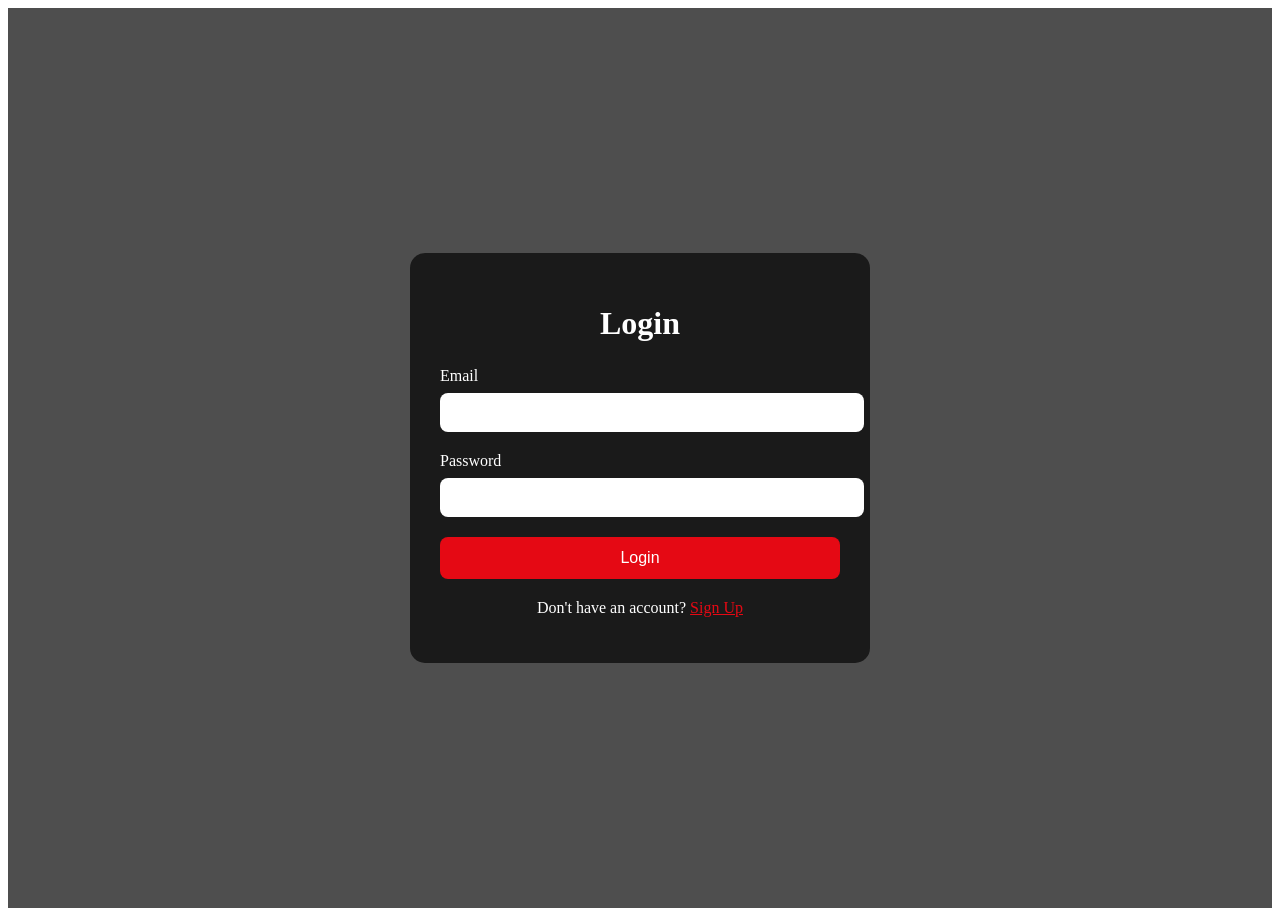
==== frontend/login.html @ b2781961 "Add files via upload" ====
<!DOCTYPE html>
<html lang="en">
<head>
    <meta charset="UTF-8">
    <meta name="viewport"
          content="width=device-width,
                   initial-scale=1.0">

    <title>Login | CineVerse</title>

    <link rel="stylesheet"
          href="./signupstyle.css">
</head>
<body>

<div class="auth-container">

    <div class="auth-card">

        <h1>Login</h1>

        <form id="loginForm">

            <div class="input-group">
                <label>Email</label>

                <input
                type="email"
                id="email"
                required>
            </div>

            <div class="input-group">
                <label>Password</label>

                <input
                type="password"
                id="password"
                required>
            </div>

            <button type="submit">
                Login
            </button>

        </form>

        <p>
            Don't have an account?

            <a href="./signup.html">
                Sign Up
            </a>
        </p>

    </div>

</div>



</body>
</html>
---- frontend/signupstyle.css ----
/* Authentication */

.auth-container{
    min-height:100vh;
    display:flex;
    justify-content:center;
    align-items:center;
    background:#4e4e4e;
    color: #ffffff;
}

.auth-card{
    width:400px;
    background:#1a1a1a;
    padding:30px;
    border-radius:15px;
}

.auth-card h1{
    text-align:center;
    margin-bottom:25px;
}

.input-group{
    margin-bottom:20px;
}

.input-group label{
    display:block;
    margin-bottom:8px;
}

.input-group input{
    width:100%;
    padding:12px;
    border:none;
    outline:none;
    border-radius:8px;
}

.auth-card button{
    width:100%;
    padding:12px;
    background:#e50914;
    color:white;
    border:none;
    cursor:pointer;
    border-radius:8px;
    font-size:16px;
}

.auth-card p{
    margin-top:20px;
    text-align:center;
}

.auth-card a{
    color:#e50914;
}
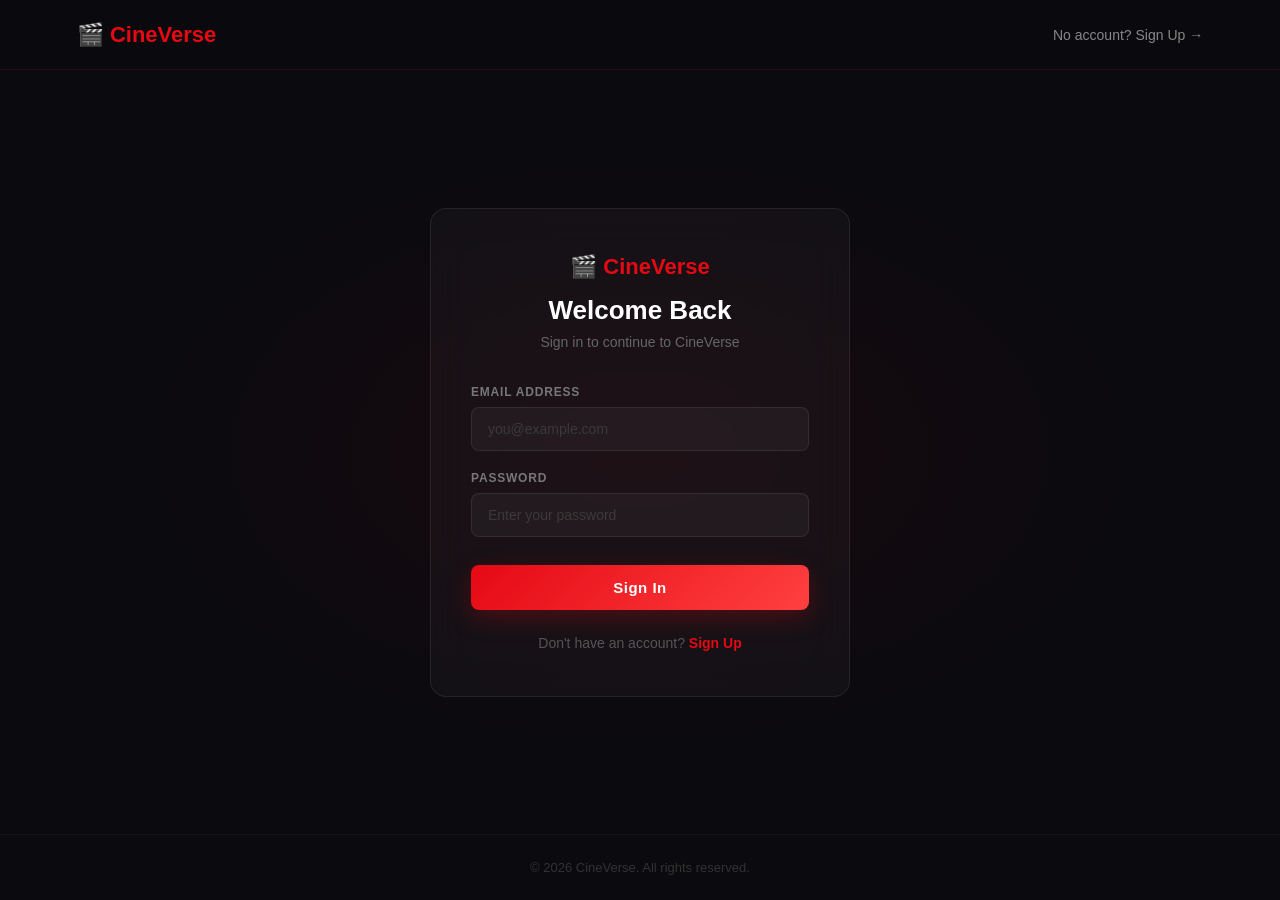
==== commit f3306183: "Add files via upload" ====
--- a/frontend/login.html
+++ b/frontend/login.html
@@ -1,63 +1,48 @@
-<!DOCTYPE html>
-<html lang="en">
-<head>
-    <meta charset="UTF-8">
-    <meta name="viewport"
-          content="width=device-width,
-                   initial-scale=1.0">
-
-    <title>Login | CineVerse</title>
-
-    <link rel="stylesheet"
-          href="./signupstyle.css">
-</head>
-<body>
-
-<div class="auth-container">
-
-    <div class="auth-card">
-
-        <h1>Login</h1>
-
-        <form id="loginForm">
-
-            <div class="input-group">
-                <label>Email</label>
-
-                <input
-                type="email"
-                id="email"
-                required>
-            </div>
-
-            <div class="input-group">
-                <label>Password</label>
-
-                <input
-                type="password"
-                id="password"
-                required>
-            </div>
-
-            <button type="submit">
-                Login
-            </button>
-
-        </form>
-
-        <p>
-            Don't have an account?
-
-            <a href="./signup.html">
-                Sign Up
-            </a>
-        </p>
-
-    </div>
-
-</div>
-
-
-
-</body>
-</html>+<!DOCTYPE html>
+<html lang="en">
+<head>
+    <meta charset="UTF-8">
+    <meta name="viewport" content="width=device-width, initial-scale=1.0">
+    <title>Login | CineVerse</title>
+    <link rel="stylesheet" href="signupstyle.css">
+</head>
+<body>
+
+    <nav class="auth-navbar">
+        <a href="index.html" class="auth-nav-logo">🎬 CineVerse</a>
+        <a href="signup.html" class="auth-nav-link">No account? Sign Up →</a>
+    </nav>
+
+    <div class="auth-container">
+        <div class="auth-card">
+            <div class="auth-header">
+                <div class="logo-text">🎬 CineVerse</div>
+                <h1>Welcome Back</h1>
+                <p>Sign in to continue to CineVerse</p>
+            </div>
+
+            <form id="loginForm">
+                <div class="input-group">
+                    <label>Email Address</label>
+                    <input type="email" id="email" placeholder="you@example.com" required>
+                </div>
+                <div class="input-group">
+                    <label>Password</label>
+                    <input type="password" id="password" placeholder="Enter your password" required>
+                </div>
+                <button type="submit" class="auth-btn">Sign In</button>
+            </form>
+
+            <div class="auth-footer">
+                Don't have an account? <a href="signup.html">Sign Up</a>
+            </div>
+        </div>
+    </div>
+
+    <footer class="auth-page-footer">
+        <p>© 2026 CineVerse. All rights reserved.</p>
+    </footer>
+
+    <script src="../js/login.js"></script>
+</body>
+</html>
--- a/frontend/signupstyle.css
+++ b/frontend/signupstyle.css
@@ -1,59 +1,151 @@
-/* Authentication */
-
-.auth-container{
-    min-height:100vh;
-    display:flex;
-    justify-content:center;
-    align-items:center;
-    background:#4e4e4e;
-    color: #ffffff;
-}
-
-.auth-card{
-    width:400px;
-    background:#1a1a1a;
-    padding:30px;
-    border-radius:15px;
-}
-
-.auth-card h1{
-    text-align:center;
-    margin-bottom:25px;
-}
-
-.input-group{
-    margin-bottom:20px;
-}
-
-.input-group label{
-    display:block;
-    margin-bottom:8px;
-}
-
-.input-group input{
-    width:100%;
-    padding:12px;
-    border:none;
-    outline:none;
-    border-radius:8px;
-}
-
-.auth-card button{
-    width:100%;
-    padding:12px;
-    background:#e50914;
-    color:white;
-    border:none;
-    cursor:pointer;
-    border-radius:8px;
-    font-size:16px;
-}
-
-.auth-card p{
-    margin-top:20px;
-    text-align:center;
-}
-
-.auth-card a{
-    color:#e50914;
-}+/* ===================== AUTH PAGES ===================== */
+*, *::before, *::after { margin: 0; padding: 0; box-sizing: border-box; }
+body {
+    min-height: 100vh;
+    background: #0a0a0f;
+    display: flex;
+    flex-direction: column;
+    font-family: 'Segoe UI', Arial, sans-serif;
+    color: #fff;
+}
+
+/* Navbar */
+.auth-navbar {
+    display: flex;
+    align-items: center;
+    justify-content: space-between;
+    padding: 0 6%;
+    height: 70px;
+    background: rgba(10,10,15,0.95);
+    border-bottom: 1px solid rgba(229,9,20,0.15);
+    backdrop-filter: blur(20px);
+}
+.auth-nav-logo {
+    font-size: 22px;
+    font-weight: 800;
+    color: #e50914;
+    text-decoration: none;
+}
+.auth-nav-link {
+    color: #888;
+    text-decoration: none;
+    font-size: 14px;
+    transition: color 0.3s;
+}
+.auth-nav-link:hover { color: #e50914; }
+
+/* Auth Container */
+.auth-container {
+    flex: 1;
+    display: flex;
+    align-items: center;
+    justify-content: center;
+    padding: 60px 20px;
+    background: radial-gradient(ellipse at center, rgba(229,9,20,0.06) 0%, transparent 60%);
+}
+.auth-card {
+    width: 100%;
+    max-width: 420px;
+    background: rgba(255,255,255,0.03);
+    border: 1px solid rgba(255,255,255,0.08);
+    border-radius: 16px;
+    padding: 45px 40px;
+    backdrop-filter: blur(20px);
+}
+.auth-header { text-align: center; margin-bottom: 35px; }
+.auth-header .logo-text {
+    font-size: 22px;
+    font-weight: 800;
+    color: #e50914;
+    margin-bottom: 15px;
+}
+.auth-header h1 {
+    font-size: 26px;
+    font-weight: 700;
+    color: #fff;
+    margin-bottom: 8px;
+}
+.auth-header p { font-size: 14px; color: #666; }
+
+.input-group { margin-bottom: 20px; }
+.input-group label {
+    display: block;
+    font-size: 12px;
+    font-weight: 600;
+    color: #777;
+    text-transform: uppercase;
+    letter-spacing: 0.8px;
+    margin-bottom: 8px;
+}
+.input-group input {
+    width: 100%;
+    padding: 13px 16px;
+    background: rgba(255,255,255,0.04);
+    border: 1px solid rgba(255,255,255,0.08);
+    border-radius: 8px;
+    color: #fff;
+    font-size: 14px;
+    outline: none;
+    transition: all 0.3s;
+    font-family: inherit;
+}
+.input-group input::placeholder { color: #3a3a3a; }
+.input-group input:focus {
+    border-color: #e50914;
+    background: rgba(255,255,255,0.06);
+    box-shadow: 0 0 0 3px rgba(229,9,20,0.08);
+}
+
+.auth-btn {
+    width: 100%;
+    padding: 14px;
+    background: linear-gradient(135deg, #e50914, #ff4040);
+    color: #fff;
+    border: none;
+    border-radius: 8px;
+    font-size: 15px;
+    font-weight: 700;
+    cursor: pointer;
+    transition: all 0.3s;
+    letter-spacing: 0.5px;
+    margin-top: 8px;
+    box-shadow: 0 8px 25px rgba(229,9,20,0.25);
+}
+.auth-btn:hover { transform: translateY(-2px); box-shadow: 0 12px 35px rgba(229,9,20,0.4); }
+.auth-btn:active { transform: translateY(0); }
+
+.auth-footer {
+    text-align: center;
+    margin-top: 25px;
+    font-size: 14px;
+    color: #555;
+}
+.auth-footer a { color: #e50914; text-decoration: none; font-weight: 600; }
+.auth-footer a:hover { text-decoration: underline; }
+
+.auth-divider {
+    display: flex;
+    align-items: center;
+    gap: 12px;
+    margin: 25px 0;
+}
+.auth-divider::before, .auth-divider::after {
+    content: '';
+    flex: 1;
+    height: 1px;
+    background: rgba(255,255,255,0.06);
+}
+.auth-divider span { font-size: 12px; color: #444; }
+
+/* Page Footer */
+.auth-page-footer {
+    text-align: center;
+    padding: 25px;
+    border-top: 1px solid rgba(255,255,255,0.04);
+}
+.auth-page-footer p { color: #333; font-size: 13px; }
+
+@media (max-width: 480px) {
+    .auth-card { padding: 30px 25px; }
+    .auth-header h1 { font-size: 22px; }
+}
